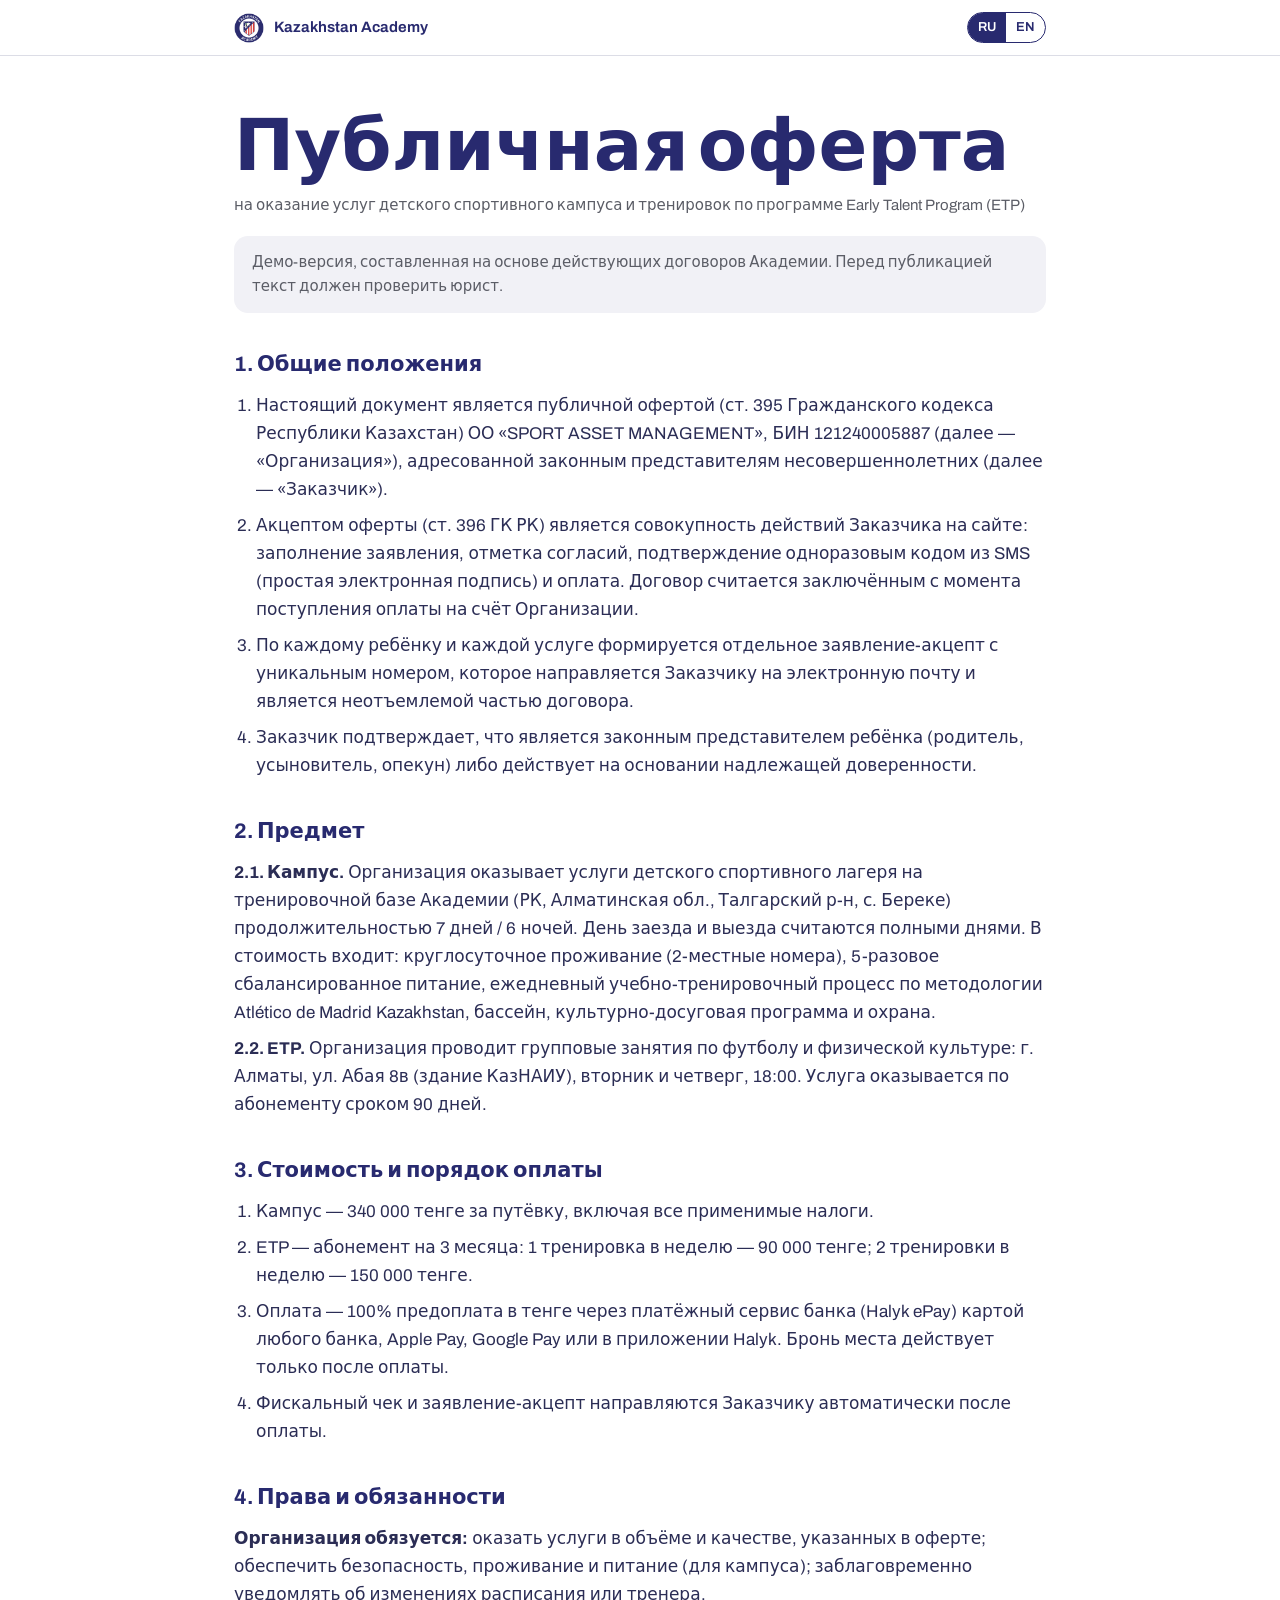
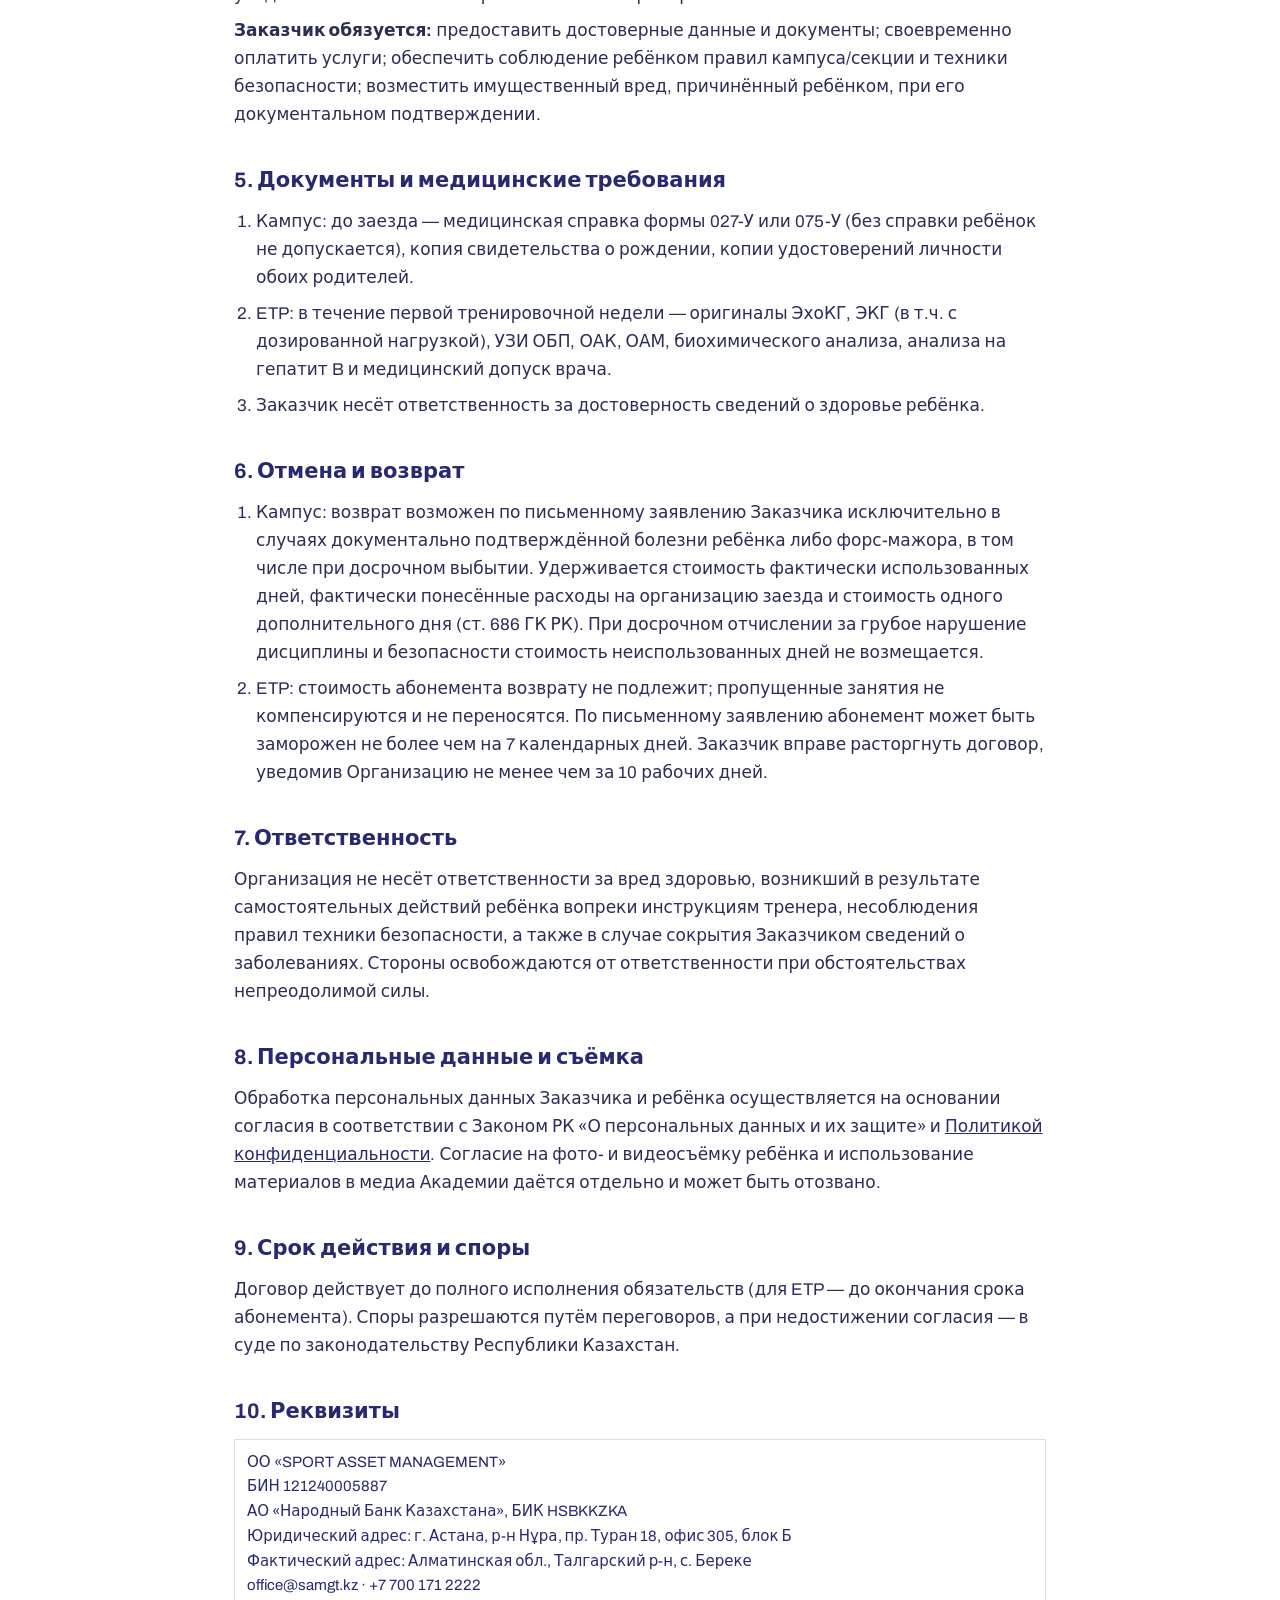
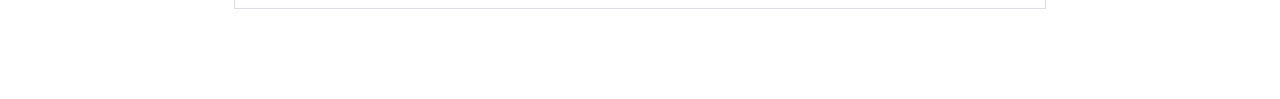
==== offer.html @ e638cba7 "Tienda online: Campus Talgar y ETP Almaty con carrito, checkout, oferta pública, privacidad, panel y" ====
<!DOCTYPE html>
<html lang="ru">
<head>
<meta charset="utf-8">
<meta name="viewport" content="width=device-width, initial-scale=1">
<title>Публичная оферта · Public offer — Kazakhstan Academy</title>
<link rel="icon" href="logo.png">
<link href="https://fonts.googleapis.com/css2?family=Archivo:wdth,wght@62..125,400..900&display=swap" rel="stylesheet">
<link rel="stylesheet" href="legal.css">
</head>
<body>
<div class="top"><div><a class="b" href="index.html"><img src="logo.png" alt="">Kazakhstan Academy</a><nav class="lang" aria-label="Язык / Language"><a href="#ru" data-l="ru">RU</a><a href="#en" data-l="en">EN</a></nav></div></div>
<main>

<article id="art-ru" lang="ru">
<h1>Публичная оферта</h1>
<p class="meta">на оказание услуг детского спортивного кампуса и тренировок по программе Early Talent Program (ETP)</p>
<p class="aviso">Демо-версия, составленная на основе действующих договоров Академии. Перед публикацией текст должен проверить юрист.</p>

<h2>1. Общие положения</h2>
<ol>
<li>Настоящий документ является публичной офертой (ст. 395 Гражданского кодекса Республики Казахстан) ОО «SPORT ASSET MANAGEMENT», БИН 121240005887 (далее — «Организация»), адресованной законным представителям несовершеннолетних (далее — «Заказчик»).</li>
<li>Акцептом оферты (ст. 396 ГК РК) является совокупность действий Заказчика на сайте: заполнение заявления, отметка согласий, подтверждение одноразовым кодом из SMS (простая электронная подпись) и оплата. Договор считается заключённым с момента поступления оплаты на счёт Организации.</li>
<li>По каждому ребёнку и каждой услуге формируется отдельное заявление-акцепт с уникальным номером, которое направляется Заказчику на электронную почту и является неотъемлемой частью договора.</li>
<li>Заказчик подтверждает, что является законным представителем ребёнка (родитель, усыновитель, опекун) либо действует на основании надлежащей доверенности.</li>
</ol>

<h2>2. Предмет</h2>
<p><b>2.1. Кампус.</b> Организация оказывает услуги детского спортивного лагеря на тренировочной базе Академии (РК, Алматинская обл., Талгарский р-н, с. Береке) продолжительностью 7 дней / 6 ночей. День заезда и выезда считаются полными днями. В стоимость входит: круглосуточное проживание (2-местные номера), 5-разовое сбалансированное питание, ежедневный учебно-тренировочный процесс по методологии Atlético de Madrid Kazakhstan, бассейн, культурно-досуговая программа и охрана.</p>
<p><b>2.2. ETP.</b> Организация проводит групповые занятия по футболу и физической культуре: г. Алматы, ул. Абая 8в (здание КазНАИУ), вторник и четверг, 18:00. Услуга оказывается по абонементу сроком 90 дней.</p>

<h2>3. Стоимость и порядок оплаты</h2>
<ol>
<li>Кампус — 340 000 тенге за путёвку, включая все применимые налоги.</li>
<li>ETP — абонемент на 3 месяца: 1 тренировка в неделю — 90 000 тенге; 2 тренировки в неделю — 150 000 тенге.</li>
<li>Оплата — 100% предоплата в тенге через платёжный сервис банка (Halyk ePay) картой любого банка, Apple Pay, Google Pay или в приложении Halyk. Бронь места действует только после оплаты.</li>
<li>Фискальный чек и заявление-акцепт направляются Заказчику автоматически после оплаты.</li>
</ol>

<h2>4. Права и обязанности</h2>
<p><b>Организация обязуется:</b> оказать услуги в объёме и качестве, указанных в оферте; обеспечить безопасность, проживание и питание (для кампуса); заблаговременно уведомлять об изменениях расписания или тренера.</p>
<p><b>Заказчик обязуется:</b> предоставить достоверные данные и документы; своевременно оплатить услуги; обеспечить соблюдение ребёнком правил кампуса/секции и техники безопасности; возместить имущественный вред, причинённый ребёнком, при его документальном подтверждении.</p>

<h2>5. Документы и медицинские требования</h2>
<ol>
<li>Кампус: до заезда — медицинская справка формы 027-У или 075-У (без справки ребёнок не допускается), копия свидетельства о рождении, копии удостоверений личности обоих родителей.</li>
<li>ETP: в течение первой тренировочной недели — оригиналы ЭхоКГ, ЭКГ (в т.ч. с дозированной нагрузкой), УЗИ ОБП, ОАК, ОАМ, биохимического анализа, анализа на гепатит B и медицинский допуск врача.</li>
<li>Заказчик несёт ответственность за достоверность сведений о здоровье ребёнка.</li>
</ol>

<h2>6. Отмена и возврат</h2>
<ol>
<li>Кампус: возврат возможен по письменному заявлению Заказчика исключительно в случаях документально подтверждённой болезни ребёнка либо форс-мажора, в том числе при досрочном выбытии. Удерживается стоимость фактически использованных дней, фактически понесённые расходы на организацию заезда и стоимость одного дополнительного дня (ст. 686 ГК РК). При досрочном отчислении за грубое нарушение дисциплины и безопасности стоимость неиспользованных дней не возмещается.</li>
<li>ETP: стоимость абонемента возврату не подлежит; пропущенные занятия не компенсируются и не переносятся. По письменному заявлению абонемент может быть заморожен не более чем на 7 календарных дней. Заказчик вправе расторгнуть договор, уведомив Организацию не менее чем за 10 рабочих дней.</li>
</ol>

<h2>7. Ответственность</h2>
<p>Организация не несёт ответственности за вред здоровью, возникший в результате самостоятельных действий ребёнка вопреки инструкциям тренера, несоблюдения правил техники безопасности, а также в случае сокрытия Заказчиком сведений о заболеваниях. Стороны освобождаются от ответственности при обстоятельствах непреодолимой силы.</p>

<h2>8. Персональные данные и съёмка</h2>
<p>Обработка персональных данных Заказчика и ребёнка осуществляется на основании согласия в соответствии с Законом РК «О персональных данных и их защите» и <a href="privacy.html#ru">Политикой конфиденциальности</a>. Согласие на фото- и видеосъёмку ребёнка и использование материалов в медиа Академии даётся отдельно и может быть отозвано.</p>

<h2>9. Срок действия и споры</h2>
<p>Договор действует до полного исполнения обязательств (для ETP — до окончания срока абонемента). Споры разрешаются путём переговоров, а при недостижении согласия — в суде по законодательству Республики Казахстан.</p>

<h2>10. Реквизиты</h2>
<table><tr><td>ОО «SPORT ASSET MANAGEMENT»<br>БИН 121240005887<br>АО «Народный Банк Казахстана», БИК HSBKKZKA<br>Юридический адрес: г. Астана, р-н Нұра, пр. Туран 18, офис 305, блок Б<br>Фактический адрес: Алматинская обл., Талгарский р-н, с. Береке<br>office@samgt.kz · +7 700 171 2222</td></tr></table>
</article>

<article id="art-en" lang="en">
<h1>Public offer</h1>
<p class="meta">for children's sports camp services and Early Talent Program (ETP) training</p>
<p class="aviso">Demo version based on the Academy's current contracts. A lawyer must review the text before publication. The Russian version prevails.</p>

<h2>1. General provisions</h2>
<ol>
<li>This document is a public offer (Art. 395, Civil Code of the Republic of Kazakhstan) by the public association SPORT ASSET MANAGEMENT, BIN 121240005887 (the “Organisation”), addressed to the legal representatives of minors (the “Customer”).</li>
<li>The offer is accepted (Art. 396) by the Customer's actions on the website: completing the application, ticking the consents, confirming with a one-time SMS code (simple electronic signature) and paying. The contract is concluded when payment reaches the Organisation's account.</li>
<li>A separate numbered application-acceptance is issued for each child and each service, emailed to the Customer and forming an integral part of the contract.</li>
<li>The Customer confirms they are the child's legal representative (parent, adoptive parent, guardian) or act under a valid power of attorney.</li>
</ol>

<h2>2. Subject</h2>
<p><b>2.1. Camp.</b> A 7-day / 6-night children's sports camp at the Academy's training base (Almaty region, Talgar district, Bereke village). Arrival and departure days count as full days. Included: 24/7 accommodation (twin rooms), 5 balanced meals a day, daily training with the Atlético de Madrid Kazakhstan methodology, pool, leisure programme and security.</p>
<p><b>2.2. ETP.</b> Group football and fitness sessions at 8v Abay Ave (KazNAIU building), Almaty, on Tuesdays and Thursdays at 6 pm, under a 90-day pass.</p>

<h2>3. Prices and payment</h2>
<ol>
<li>Camp — 340,000 tenge per place, all applicable taxes included.</li>
<li>ETP — 3-month pass: 1 session a week — 90,000 tenge; 2 sessions a week — 150,000 tenge.</li>
<li>100% prepayment in tenge via the bank's payment service (Halyk ePay) by any bank card, Apple Pay, Google Pay or the Halyk app. A place is reserved only after payment.</li>
<li>The fiscal receipt and the application-acceptance are sent automatically after payment.</li>
</ol>

<h2>4. Rights and obligations</h2>
<p><b>The Organisation shall</b> provide the services as described; ensure safety, accommodation and meals (camp); give advance notice of changes to the schedule or coach.</p>
<p><b>The Customer shall</b> provide accurate data and documents; pay on time; ensure the child follows the camp/section rules and safety instructions; compensate documented property damage caused by the child.</p>

<h2>5. Documents and medical requirements</h2>
<ol>
<li>Camp: before arrival — medical certificate form 027-U or 075-U (no entry without it), copy of the birth certificate, copies of both parents' ID cards.</li>
<li>ETP: within the first week — originals of echocardiography, ECG (incl. stress ECG), abdominal ultrasound, blood and urine tests, biochemistry, hepatitis B test and a doctor's clearance.</li>
<li>The Customer is responsible for the accuracy of the child's health information.</li>
</ol>

<h2>6. Cancellation and refunds</h2>
<ol>
<li>Camp: refunds on the Customer's written request only for documented illness of the child or force majeure, including early departure. The cost of days used, actual costs of organising the session and one extra day are withheld (Art. 686, Civil Code). No refund of unused days after expulsion for serious breaches of discipline or safety.</li>
<li>ETP: the pass is non-refundable; missed sessions are neither compensated nor carried over. On written request the pass can be paused once for up to 7 calendar days. The Customer may terminate with at least 10 working days' notice.</li>
</ol>

<h2>7. Liability</h2>
<p>The Organisation is not liable for harm to health resulting from the child's own actions contrary to the coach's instructions, breaches of safety rules, or the Customer withholding health information. Neither party is liable for force majeure.</p>

<h2>8. Personal data and filming</h2>
<p>Personal data of the Customer and the child are processed with consent under the Law of Kazakhstan “On Personal Data and Their Protection” and the <a href="privacy.html#en">Privacy policy</a>. Consent to photos and video of the child for the Academy's media is given separately and can be withdrawn.</p>

<h2>9. Term and disputes</h2>
<p>The contract remains in force until fully performed (for ETP — until the pass expires). Disputes are settled by negotiation or, failing that, in court under the laws of the Republic of Kazakhstan.</p>

<h2>10. Company details</h2>
<table><tr><td>Public association SPORT ASSET MANAGEMENT<br>BIN 121240005887<br>Halyk Bank of Kazakhstan JSC, BIC HSBKKZKA<br>Registered office: 18 Turan Ave, office 305, block B, Nura district, Astana<br>Operating address: Bereke village, Talgar district, Almaty region<br>office@samgt.kz · +7 700 171 2222</td></tr></table>
</article>

</main>
<script>
(function(){function show(){var l=location.hash==="#en"?"en":"ru";document.documentElement.lang=l;["ru","en"].forEach(function(x){document.getElementById("art-"+x).classList.toggle("on",x===l);document.querySelector('[data-l="'+x+'"]').classList.toggle("on",x===l)});window.scrollTo(0,0)}
addEventListener("hashchange",show);show();})();
</script>
</body>
</html>
---- legal.css ----
*{box-sizing:border-box;margin:0;padding:0}
body{font-family:"Archivo",system-ui,sans-serif;color:#282A6F;background:#fff;line-height:1.65;font-size:17px;-webkit-font-smoothing:antialiased}
.top{position:sticky;top:0;background:rgba(255,255,255,.92);backdrop-filter:blur(14px);-webkit-backdrop-filter:blur(14px);border-bottom:1px solid #DCDDE6;z-index:5}
.top div{max-width:860px;margin:0 auto;display:flex;align-items:center;justify-content:space-between;gap:16px;padding:12px 24px}
.top a.b{display:flex;align-items:center;gap:10px;font-weight:650;font-size:15px;color:inherit;text-decoration:none}
.top img{width:30px;height:30px}
.lang{display:flex;border:1.5px solid #282A6F;border-radius:999px;overflow:hidden;font-size:13px;font-weight:600}
.lang a{padding:4px 10px;color:inherit;text-decoration:none}
.lang a.on{background:#282A6F;color:#fff}
main{max-width:860px;margin:0 auto;padding:56px 24px 90px}
h1{font-stretch:68%;font-weight:850;font-size:clamp(44px,7vw,72px);line-height:.95;margin-bottom:12px}
.meta{color:#5B5D66;font-size:15px;margin-bottom:12px}
.aviso{background:#F1F1F6;border-radius:14px;padding:14px 18px;font-size:15px;color:#5B5D66;margin:18px 0 34px}
h2{font-size:21px;font-weight:700;margin:34px 0 10px}
p,li{color:#2b2d55;margin-bottom:8px}
ol,ul{padding-left:22px}
table{border-collapse:collapse;width:100%;font-size:15px;margin-top:10px}
td{border:1px solid #DCDDE6;padding:10px 12px;vertical-align:top}
article{display:none}
article:target,article.on{display:block}
a{color:#282A6F}
@media print{.top,.aviso{display:none}article{display:block!important}}
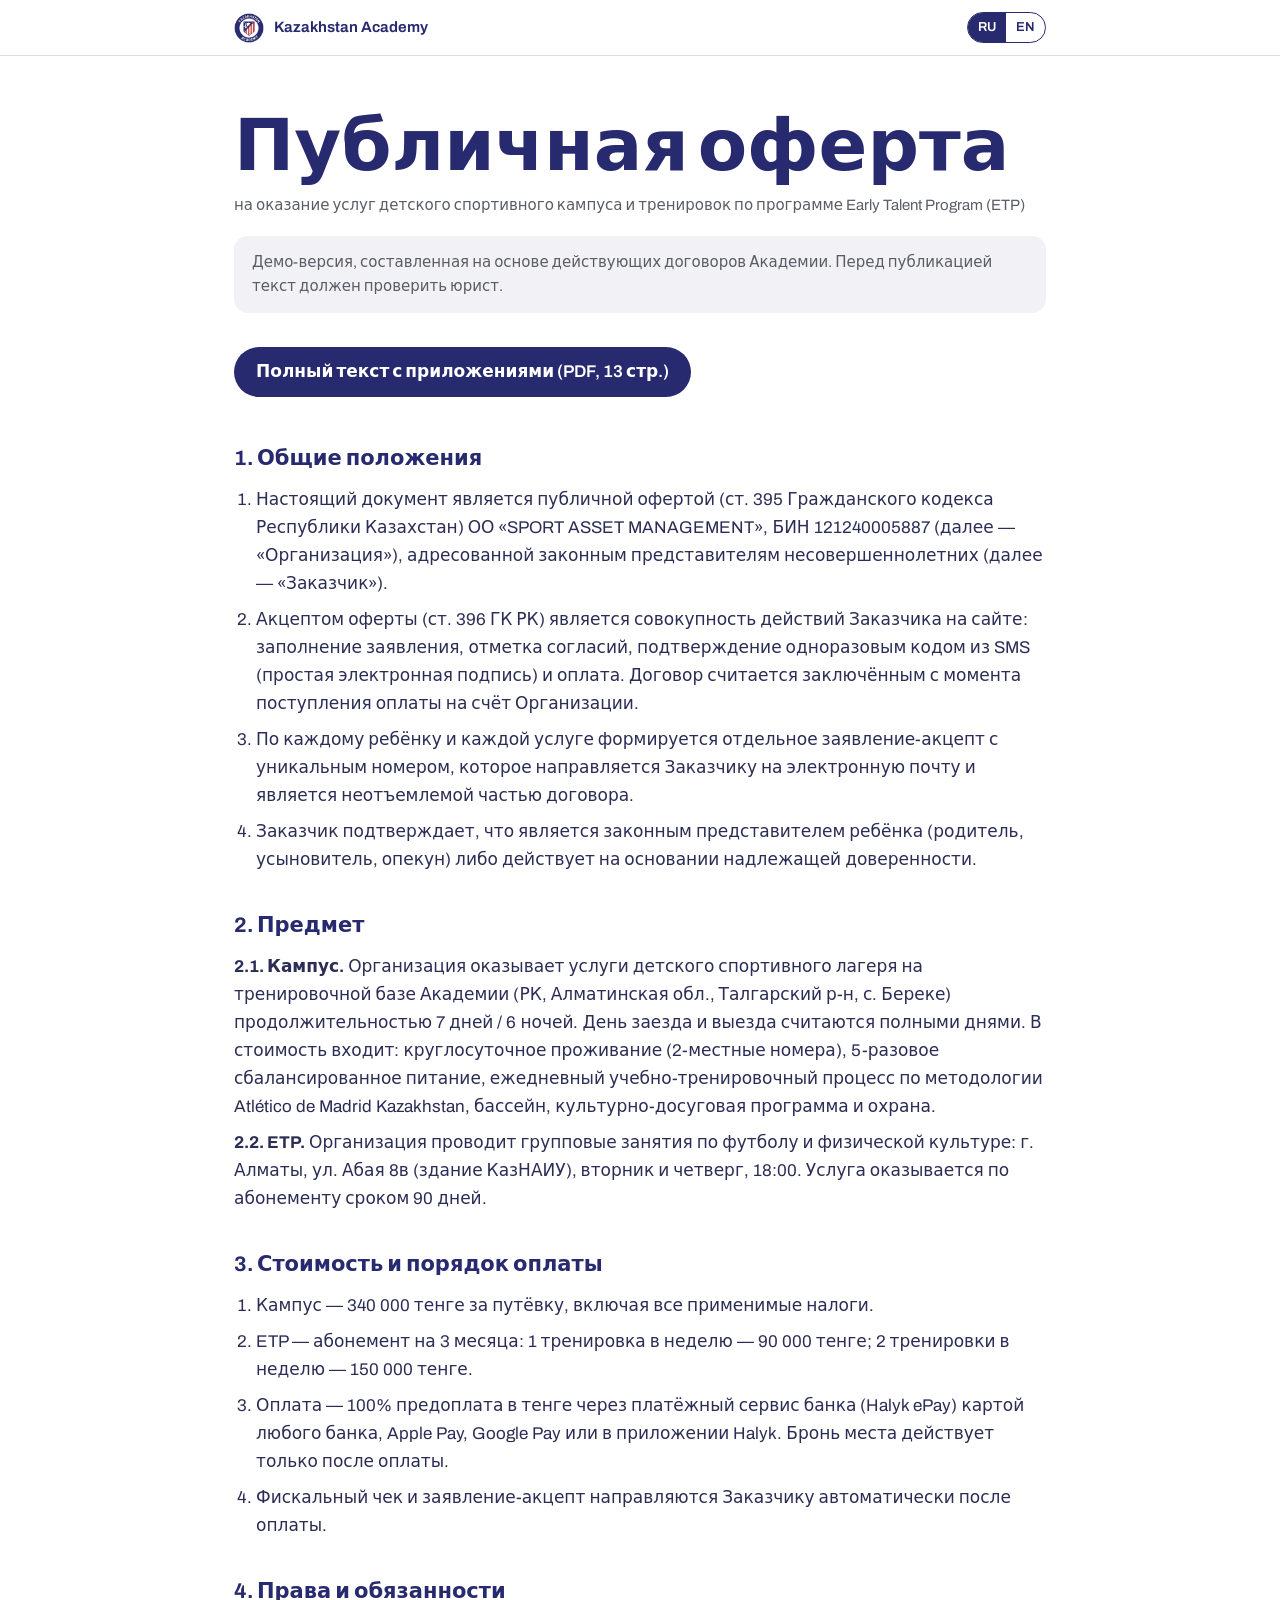
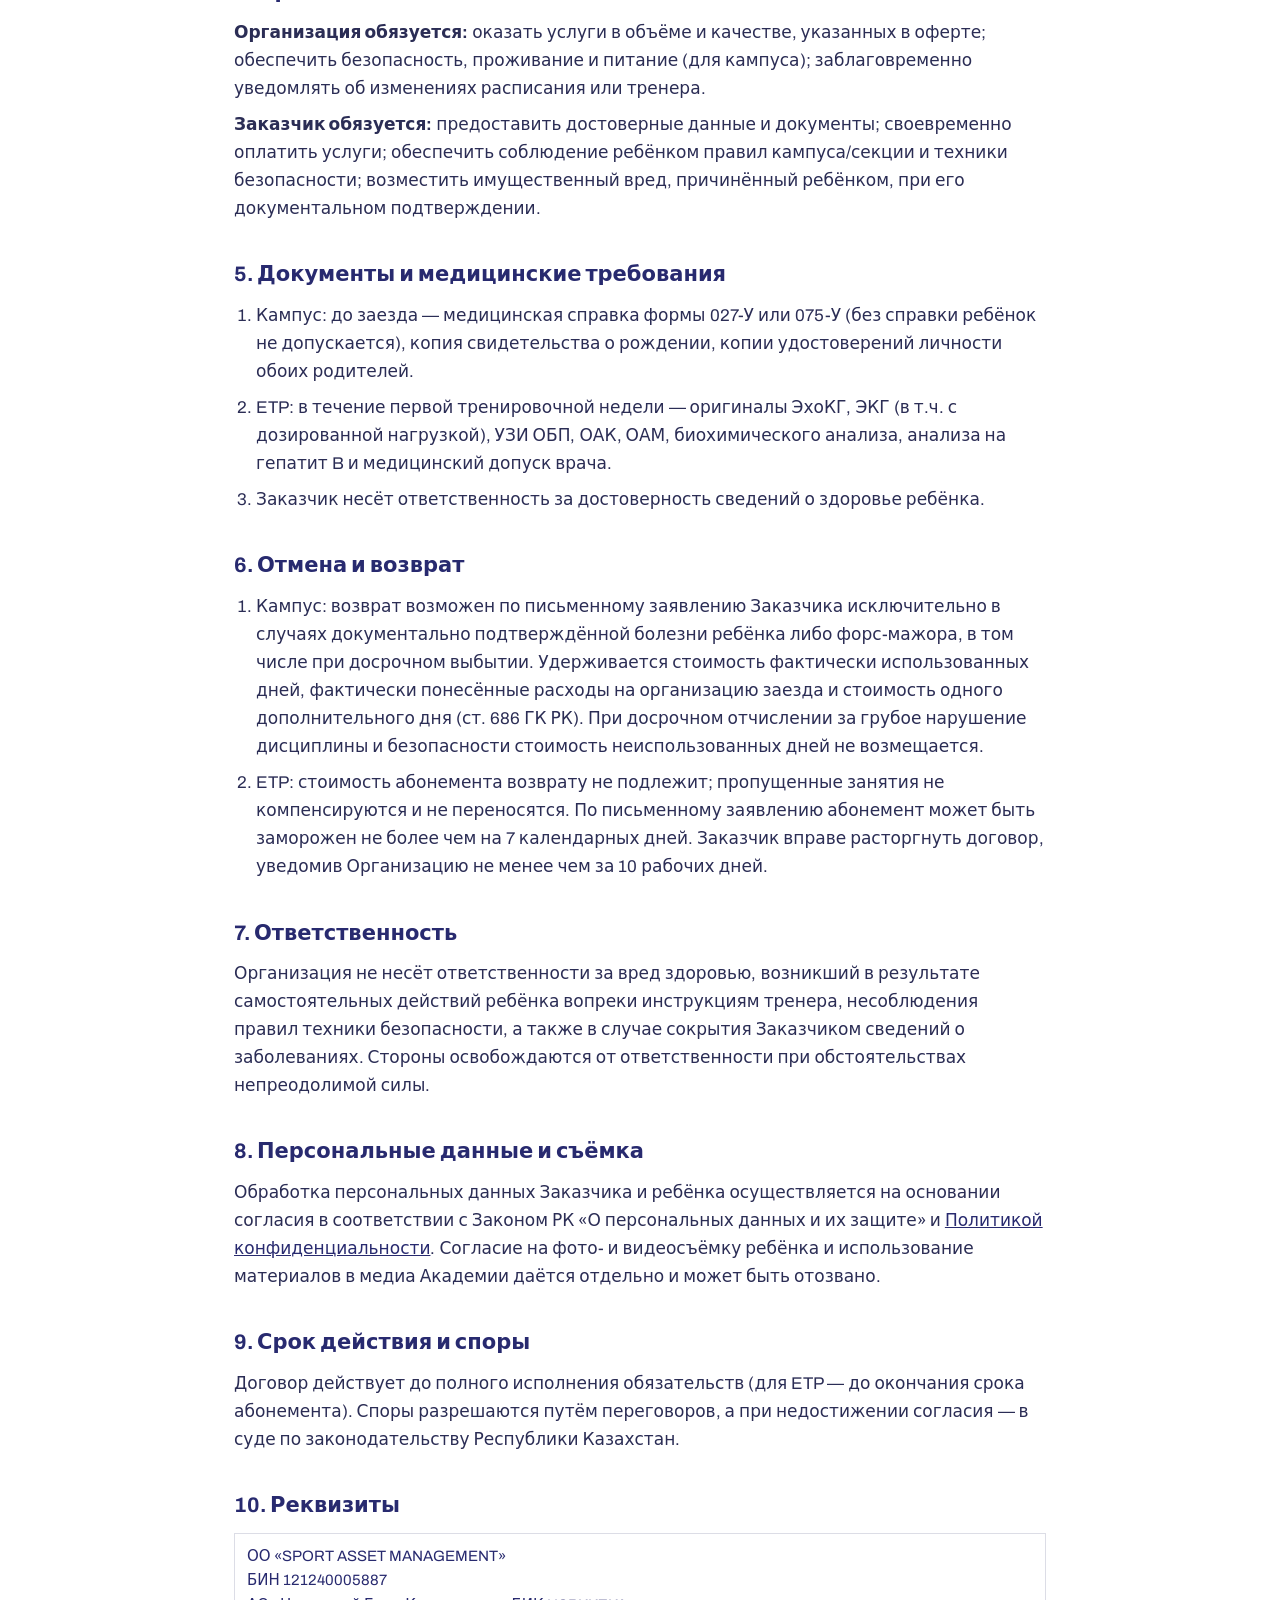
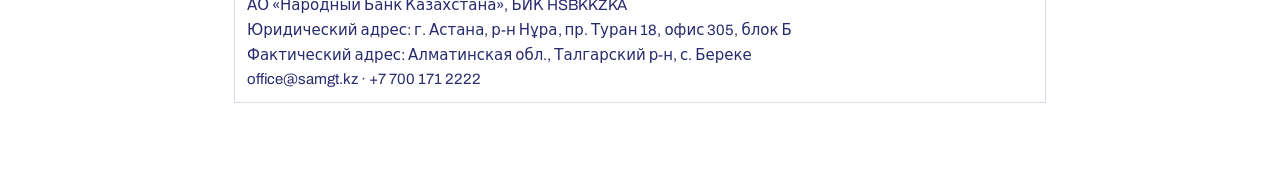
==== commit 765162e6: "Oferta pública completa en PDF (RU/EN); aceptación bloqueada hasta abrir el PDF y registro de apertu" ====
--- a/offer.html
+++ b/offer.html
@@ -16,6 +16,7 @@
 <h1>Публичная оферта</h1>
 <p class="meta">на оказание услуг детского спортивного кампуса и тренировок по программе Early Talent Program (ETP)</p>
 <p class="aviso">Демо-версия, составленная на основе действующих договоров Академии. Перед публикацией текст должен проверить юрист.</p>
+<p><a class="pdfbtn" href="docs/oferta-ru.pdf" target="_blank" rel="noopener">Полный текст с приложениями (PDF, 13 стр.)</a></p>
 
 <h2>1. Общие положения</h2>
 <ol>
@@ -71,6 +72,7 @@
 <h1>Public offer</h1>
 <p class="meta">for children's sports camp services and Early Talent Program (ETP) training</p>
 <p class="aviso">Demo version based on the Academy's current contracts. A lawyer must review the text before publication. The Russian version prevails.</p>
+<p><a class="pdfbtn" href="docs/oferta-en.pdf" target="_blank" rel="noopener">Full text with annexes (PDF, 13 pages)</a></p>
 
 <h2>1. General provisions</h2>
 <ol>
--- a/legal.css
+++ b/legal.css
@@ -20,3 +20,4 @@
 article:target,article.on{display:block}
 a{color:#282A6F}
 @media print{.top,.aviso{display:none}article{display:block!important}}
+.pdfbtn{display:inline-block;background:#282A6F;color:#fff!important;text-decoration:none;border-radius:999px;padding:11px 22px;font-weight:600;margin-bottom:10px}
